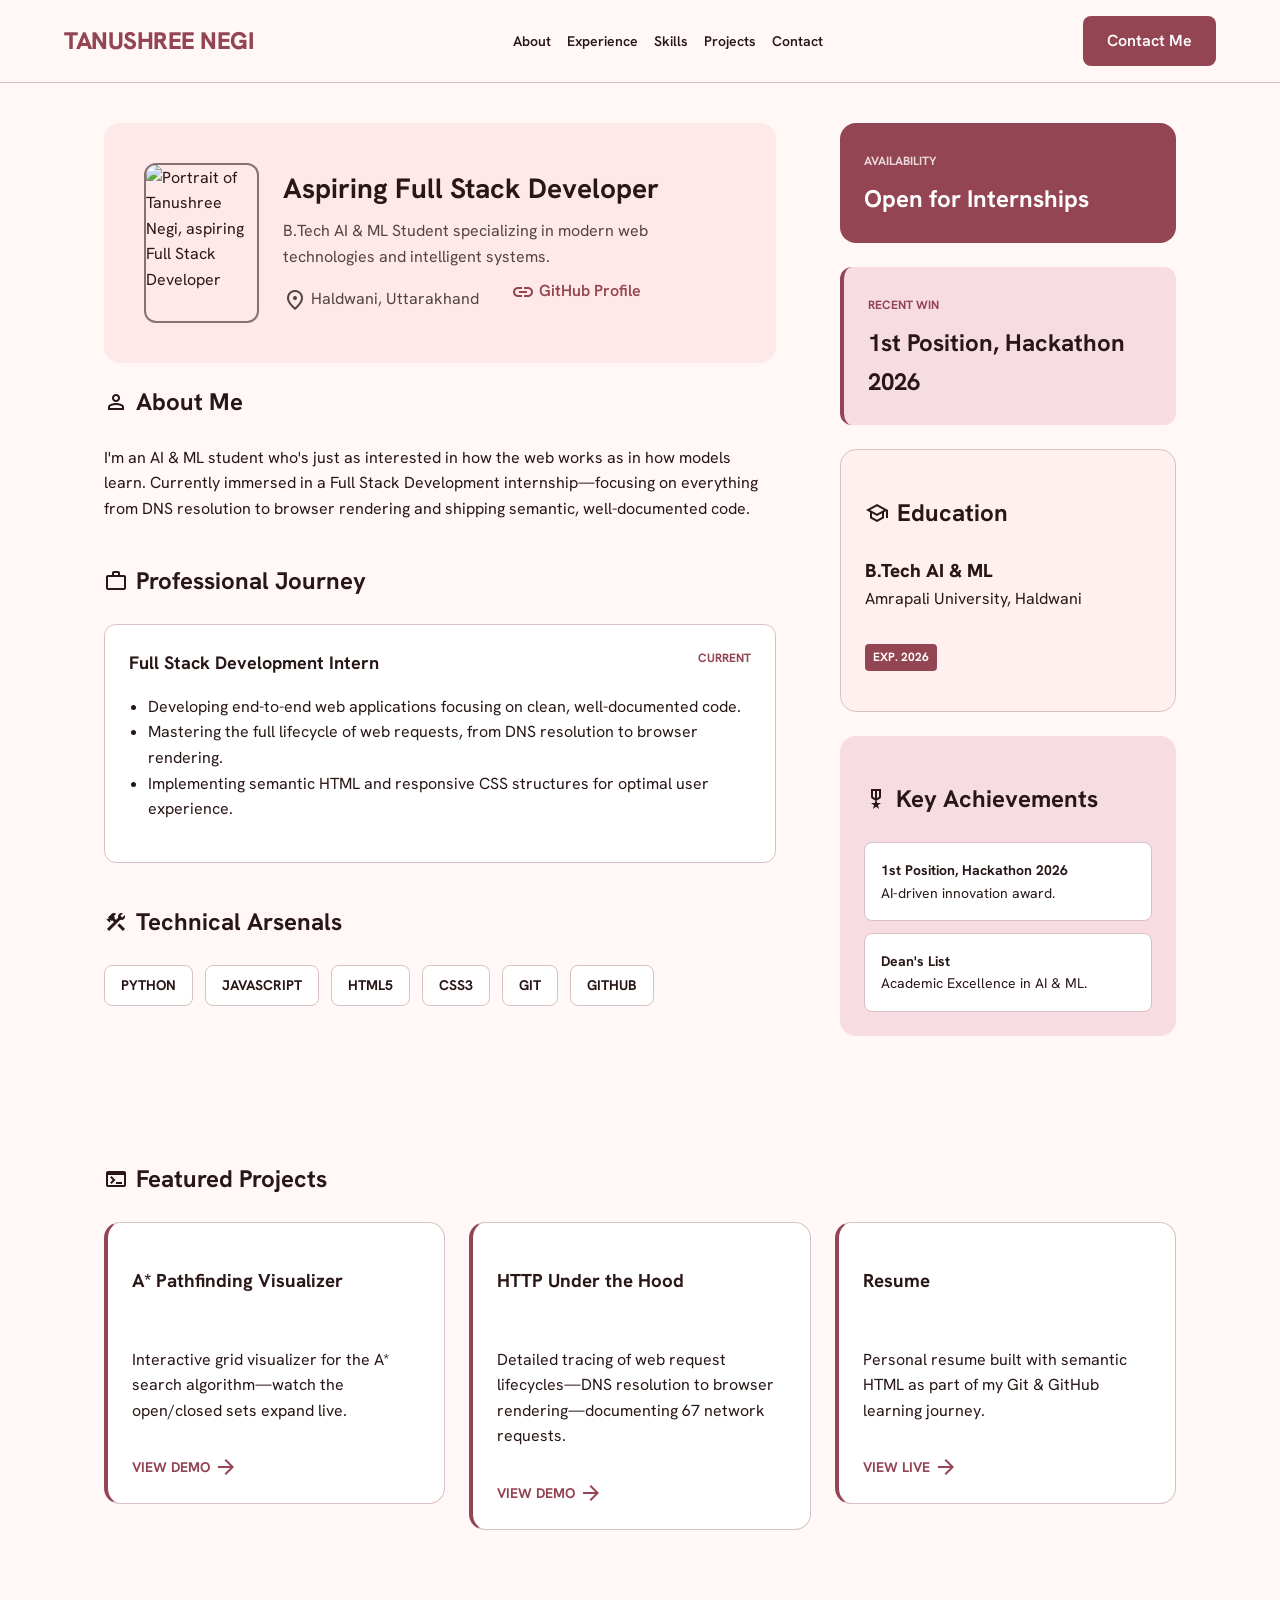
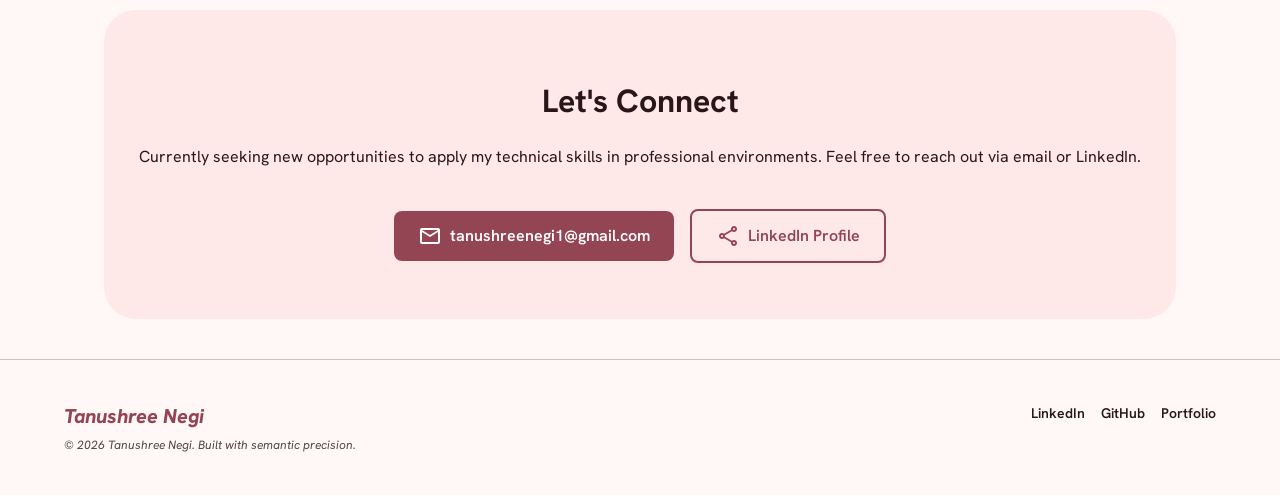
==== index.html @ b88ac2fb "Remove inline CSS, all styles in style.css" ====
<!DOCTYPE html>

<html lang="en"><head>
<meta charset="utf-8"/>
<meta content="width=device-width, initial-scale=1.0" name="viewport"/>
<title>Tanushree Negi | Portfolio</title>
<!-- Material Symbols -->
<link href="https://fonts.googleapis.com/css2?family=Material+Symbols+Outlined:wght,FILL@100..700,0..1&amp;display=swap" rel="stylesheet"/>
<!-- Google Fonts -->
<link href="https://fonts.googleapis.com/css2?family=Hanken+Grotesk:wght@400;500;600;700;800&amp;display=swap" rel="stylesheet"/>
    <link rel="stylesheet" href="style.css">
</head>
<body>
<header class="site-header">
<h1 class="logo">Tanushree Negi</h1>
<nav aria-label="Main Navigation">
<ul>
<li class=""><a class="" href="#about">About</a></li>
<li class=""><a class="" href="#experience">Experience</a></li>
<li class=""><a class="" href="#skills">Skills</a></li>
<li class=""><a class="" href="#projects">Projects</a></li>
<li class=""><a class="" href="#contact">Contact</a></li>
</ul>
</nav>
<a class="btn-primary" href="#contact">Contact Me</a>
</header>
<main>
<!-- Primary Content Area -->
<article class="content-primary">
<section aria-labelledby="hero-title" id="about">
<header class="hero">
<img alt="Portrait of Tanushree Negi, aspiring Full Stack Developer" class="profile-img" decoding="async" height="160" src="https://lh3.googleusercontent.com/aida-public/[base64]" width="160"/>
<article class="hero-content">
<h2 class="" id="hero-title">Aspiring Full Stack Developer</h2>
<p class="">B.Tech AI &amp; ML Student specializing in modern web technologies and intelligent systems.</p>
<address>
<p class=""><i class="material-symbols-outlined icon">location_on</i> Haldwani, Uttarakhand</p>
<a class="" href="https://github.com/TANUSHREENEGI-DEV" rel="noopener noreferrer" target="_blank"><i class="material-symbols-outlined icon">link</i> GitHub Profile</a>
</address>
</article>
</header>
<h2 class=""><i class="material-symbols-outlined icon">person</i> About Me</h2>
<p class="">I'm an AI &amp; ML student who's just as interested in how the web works as in how models learn. Currently immersed in a Full Stack Development internship—focusing on everything from DNS resolution to browser rendering and shipping semantic, well-documented code.</p>
</section>
<section class="section-spacing" id="experience">
<h2 class=""><i class="material-symbols-outlined icon">work</i> Professional Journey</h2>
<article class="experience-card">
<header class="experience-header">
<h3 class="">Full Stack Development Intern</h3>
<strong class="status-current">CURRENT</strong>
</header>
<ul>
<li class="">Developing end-to-end web applications focusing on clean, well-documented code.</li>
<li class="">Mastering the full lifecycle of web requests, from DNS resolution to browser rendering.</li>
<li class="">Implementing semantic HTML and responsive CSS structures for optimal user experience.</li>
</ul>
</article>
</section>
<section class="section-spacing" id="skills">
<h2 class=""><i class="material-symbols-outlined icon">construction</i> Technical Arsenals</h2>
<ul class="skills-list">
<li class="skill-item">PYTHON</li>
<li class="skill-item">JAVASCRIPT</li>
<li class="skill-item">HTML5</li>
<li class="skill-item">CSS3</li>
<li class="skill-item">GIT</li>
<li class="skill-item">GITHUB</li>
</ul>
</section>
</article>
<!-- Sidebar Column -->
<aside>
<section class="status-card">
<small class="badge status-badge-clear">Availability</small>
<h2 class="sidebar-title">Open for Internships</h2>
</section>
<section class="achievement-mini">
<small class="badge win-badge">Recent Win</small>
<h3 class="sidebar-title">1st Position, Hackathon 2026</h3>
</section>
<section class="education-card">
<h2 class=""><i class="material-symbols-outlined icon">school</i> Education</h2>
<h3 class="font-bold no-margin">B.Tech AI &amp; ML</h3>
<p class="no-margin">Amrapali University, Haldwani</p>
<p class=""><time class="badge exp-badge" datetime="2026">EXP. 2026</time></p>
</section>
<section class="achievement-group">
<h2 class=""><i class="material-symbols-outlined icon">military_tech</i> Key Achievements</h2>
<article class="achievement-item">
<h3 class="text-sm no-margin">1st Position, Hackathon 2026</h3>
<p class="text-sm no-margin">AI-driven innovation award.</p>
</article>
<article class="achievement-item">
<h3 class="text-sm no-margin">Dean's List</h3>
<p class="text-sm no-margin">Academic Excellence in AI &amp; ML.</p>
</article>
</section>
</aside>
<!-- Projects Section -->
<section class="section-spacing full-width" id="projects">
<h2 class=""><i class="material-symbols-outlined icon">terminal</i> Featured Projects</h2>
<ul class="projects-grid">
<li class="">
<article class="card project-card">
<h3 class="">A* Pathfinding Visualizer</h3>
<p class="">Interactive grid visualizer for the A* search algorithm—watch the open/closed sets expand live.</p>
<a class="project-link" href="https://tanushreenegi-dev.github.io/resume/projects/astar-pathfinding-visualizer/" rel="noopener noreferrer" target="_blank">
                        VIEW DEMO <i class="material-symbols-outlined icon">arrow_forward</i>
</a>
</article>
</li>
<li class="">
<article class="card project-card">
<h3 class="">HTTP Under the Hood</h3>
<p class="">Detailed tracing of web request lifecycles—DNS resolution to browser rendering—documenting 67 network requests.</p>
<a class="project-link" href="https://tanushreenegi-dev.github.io/resume/projects/http-under-the-hood/" rel="noopener noreferrer" target="_blank">
                        VIEW DEMO <i class="material-symbols-outlined icon">arrow_forward</i>
</a>
</article>
</li>
<li class="">
<article class="card project-card">
<h3 class="">Resume</h3>
<p class="">Personal resume built with semantic HTML as part of my Git &amp; GitHub learning journey.</p>
<a class="project-link" href="https://tanushreenegi-dev.github.io/resume/" rel="noopener noreferrer" target="_blank">
                        VIEW LIVE <i class="material-symbols-outlined icon">arrow_forward</i>
</a>
</article>
</li>
</ul>
</section>
<!-- Contact Section -->
<section class="contact-section full-width" id="contact">
<h2 class="">Let's Connect</h2>
<p class="">Currently seeking new opportunities to apply my technical skills in professional environments. Feel free to reach out via email or LinkedIn.</p>
<ul class="contact-links">
<li class="">
<a class="btn-primary" href="mailto:tanushreenegi1@gmail.com">
<i class="material-symbols-outlined icon">mail</i> tanushreenegi1@gmail.com
                </a>
</li>
<li class="">
<a class="btn-outline" href="https://linkedin.com/in/tanushree-negi-36230741a" rel="noopener noreferrer" target="_blank">
<i class="material-symbols-outlined icon">share</i> LinkedIn Profile
                </a>
</li>
</ul>
</section>
</main>
<footer class="site-footer">
<address class="footer-address">
<h2 class="footer-logo">Tanushree Negi</h2>
<p class="footer-copyright">© <time datetime="2026">2026</time> Tanushree Negi. Built with semantic precision.</p>
</address>
<nav aria-label="Footer Navigation">
<ul>
<li class=""><a class="" href="https://linkedin.com/in/tanushree-negi-36230741a" rel="noopener noreferrer" target="_blank">LinkedIn</a></li>
<li class=""><a class="" href="https://github.com/TANUSHREENEGI-DEV" rel="noopener noreferrer" target="_blank">GitHub</a></li>
<li class=""><a class="" href="https://tanushreenegi-dev.github.io/resume/">Portfolio</a></li>
</ul>
</nav>
</footer>
</body></html>
---- style.css ----
:root {
            /* Colors from Executive Minimalist Design System */
            --primary: #944554;
            --on-primary: #ffffff;
            --primary-container: #db7f8e;
            --on-primary-container: #5c1a29;
            --surface: #fff8f7;
            --on-surface: #291616;
            --surface-variant: #fedad9;
            --on-surface-variant: #534344;
            --surface-container-lowest: #ffffff;
            --surface-container-low: #fff0ef;
            --surface-container: #ffe9e8;
            --surface-container-high: #ffe1e0;
            --outline: #867274;
            --outline-variant: #d9c1c3;
            --secondary-container: #f7dce3;
            --on-secondary-container: #735f65;

            /* Spacing */
            --space-xs: 0.5rem;
            --space-sm: 1rem;
            --space-md: 1.5rem;
            --space-lg: 2.5rem;
            --space-xl: 4rem;
            --gutter: 24px;
            --margin-mobile: 16px;
            --margin-desktop: 64px;

            /* Border Radius */
            --radius-sm: 0.25rem;
            --radius-md: 0.5rem;
            --radius-lg: 0.75rem;
            --radius-xl: 1rem;
            --radius-full: 9999px;

            /* Typography */
            --font-family: 'Hanken Grotesk', sans-serif;
            --transition: all 0.2s cubic-bezier(0.4, 0, 0.2, 1);
        }

        * {
            box-sizing: border-box;
        }

        html {
            scroll-behavior: smooth;
        }

        body {
            margin: 0;
            padding: 0;
            font-family: var(--font-family);
            background-color: var(--surface);
            color: var(--on-surface);
            line-height: 1.6;
        }

        img {
            max-width: 100%;
            height: auto;
        }

        ul {
            padding-left: 1.2rem;
        }

        a {
            transition: var(--transition);
            color: inherit;
        }

        /* Reusable Utility Classes */
        .card {
            background: var(--surface-container-lowest);
            border: 1px solid var(--outline-variant);
            border-radius: var(--radius-xl);
            padding: var(--space-md);
            transition: var(--transition);
        }

        .card:hover {
            transform: translateY(-6px);
            box-shadow: 0 10px 20px rgba(148, 69, 84, 0.08);
        }

        .btn-primary {
            display: inline-flex;
            align-items: center;
            gap: var(--space-xs);
            background: var(--primary);
            color: var(--on-primary);
            padding: 0.75rem 1.5rem;
            border-radius: var(--radius-md);
            text-decoration: none;
            font-weight: 600;
            transition: var(--transition);
            cursor: pointer;
            border: none;
        }

        .btn-primary:hover {
            filter: brightness(1.1);
            transform: scale(1.02);
            box-shadow: 0 4px 8px rgba(0, 0, 0, 0.1);
        }

        .btn-outline {
            display: inline-flex;
            align-items: center;
            gap: var(--space-xs);
            border: 2px solid var(--primary);
            color: var(--primary);
            padding: 0.75rem 1.5rem;
            border-radius: var(--radius-md);
            text-decoration: none;
            font-weight: 600;
            transition: var(--transition);
            cursor: pointer;
        }

        .btn-outline:hover {
            background: var(--secondary-container);
            transform: scale(1.02);
        }

        .badge {
            font-size: 0.75rem;
            font-weight: 700;
            text-transform: uppercase;
            padding: 0.25rem 0.5rem;
            border-radius: var(--radius-sm);
            display: inline-block;
        }

        .icon {
            font-variation-settings: 'FILL' 0, 'wght' 400, 'GRAD' 0, 'opsz' 24;
            vertical-align: middle;
            font-style: normal;
        }

        /* Focus Styles */
        :focus-visible {
            outline: 2px solid var(--primary);
            outline-offset: 4px;
        }

        /* Updated Semantic Utility Classes */
        .section-spacing {
            margin-top: var(--space-lg);
        }

        .sidebar-title {
            margin: 0.5rem 0 0;
            font-size: 1.5rem;
        }

        .font-bold {
            font-weight: 800;
        }

        .text-sm {
            font-size: 0.875rem;
        }

        .no-margin {
            margin: 0;
        }

        .full-width {
            grid-column: 1 / -1;
        }

        /* Layout Structure */
        header.site-header {
            display: flex;
            flex-direction: column;
            gap: var(--space-md);
            padding: var(--space-md) var(--margin-mobile);
            position: sticky;
            top: 0;
            background: rgba(255, 248, 247, 0.95);
            backdrop-filter: blur(12px);
            z-index: 100;
            border-bottom: 1px solid var(--outline-variant);
        }

        .logo {
            font-size: 1.5rem;
            font-weight: 800;
            color: var(--primary);
            margin: 0;
            text-transform: uppercase;
            letter-spacing: -0.02em;
        }

        nav ul {
            list-style: none;
            margin: 0;
            padding: 0;
            display: flex;
            flex-wrap: wrap;
            gap: var(--space-sm);
        }

        nav a {
            text-decoration: none;
            color: var(--on-surface);
            font-weight: 600;
            font-size: 0.875rem;
        }

        nav a:hover {
            color: var(--primary);
        }

        main {
            display: grid;
            grid-template-columns: 1fr;
            gap: var(--space-lg);
            padding: var(--space-md) var(--margin-mobile);
            max-width: 1200px;
            margin: 0 auto;
        }

        /* Hero Section Refactor */
        .hero {
            background: var(--surface-container);
            padding: var(--space-md);
            border-radius: var(--radius-xl);
            display: flex;
            flex-direction: column;
            align-items: center;
            text-align: center;
            gap: var(--space-md);
        }

        .profile-img {
            width: 160px;
            height: 160px;
            border-radius: var(--radius-lg);
            object-fit: cover;
            border: 2px solid var(--outline);
        }

        .hero h2 {
            font-size: 1.75rem;
            margin: 0;
            color: var(--on-surface);
        }

        .hero p {
            color: var(--on-surface-variant);
            margin: 0.5rem 0;
        }

        .hero address {
            font-style: normal;
            display: flex;
            flex-direction: column;
            gap: 0.5rem;
        }

        .hero address a {
            color: var(--primary);
            text-decoration: none;
            font-weight: 600;
        }

        /* Section Headings */
        section h2 {
            display: flex;
            align-items: center;
            gap: 0.5rem;
            font-size: 1.5rem;
            margin-bottom: var(--space-md);
        }

        /* Skills */
        .skills-list {
            display: flex;
            flex-wrap: wrap;
            gap: 0.75rem;
            list-style: none;
            padding: 0;
        }

        .skill-item {
            background: var(--surface-container-lowest);
            border: 1px solid var(--outline-variant);
            padding: 0.5rem 1rem;
            border-radius: var(--radius-md);
            font-size: 0.875rem;
            font-weight: 700;
            color: var(--on-surface);
        }

        /* Experience Details */
        .experience-card {
            border: 1px solid var(--outline-variant);
            border-radius: var(--radius-lg);
            padding: var(--space-md);
            background: var(--surface-container-lowest);
        }

        .experience-header {
            display: flex;
            justify-content: space-between;
            align-items: flex-start;
            margin-bottom: 1rem;
        }

        .experience-header h3 {
            margin: 0;
            font-size: 1.125rem;
        }

        .status-current {
            color: var(--primary);
            font-weight: 700;
            font-size: 0.75rem;
        }

        /* Sidebar components */
        aside {
            display: flex;
            flex-direction: column;
            gap: var(--space-md);
        }

        .status-card {
            background: var(--primary);
            color: var(--on-primary);
            padding: var(--space-md);
            border-radius: var(--radius-xl);
        }

        .status-badge-clear {
            opacity: 0.8;
            padding: 0;
        }

        .achievement-mini {
            background: var(--secondary-container);
            color: var(--on-surface);
            border-left: 4px solid var(--primary);
            padding: var(--space-md);
            border-radius: var(--radius-lg);
        }

        .win-badge {
            color: var(--primary);
            padding: 0;
        }

        .education-card {
            background: var(--surface-container-low);
            padding: var(--space-md);
            border-radius: var(--radius-xl);
            border: 1px solid var(--outline-variant);
        }

        .exp-badge {
            background: var(--primary);
            color: var(--on-primary);
            margin-top: 1rem;
        }

        .achievement-group {
            background: var(--secondary-container);
            padding: var(--space-md);
            border-radius: var(--radius-xl);
        }

        .achievement-item {
            background: var(--surface-container-lowest);
            padding: var(--space-sm);
            margin-top: 0.75rem;
            border: 1px solid var(--outline-variant);
            border-radius: var(--radius-md);
        }

        /* Projects Grid */
        .projects-grid {
            display: grid;
            grid-template-columns: 1fr;
            gap: var(--space-md);
            list-style: none;
            padding: 0;
        }

        .project-card {
            display: flex;
            flex-direction: column;
            gap: 1rem;
            border-left: 4px solid var(--primary);
        }

        .project-link {
            margin-top: auto;
            color: var(--primary);
            font-weight: 700;
            text-decoration: none;
            display: flex;
            align-items: center;
            gap: 0.25rem;
            font-size: 0.875rem;
        }

        /* Contact Section */
        .contact-section {
            background: var(--surface-container);
            padding: var(--space-lg) var(--space-md);
            border-radius: 2rem;
            text-align: center;
        }

        .contact-section h2 {
            font-size: 2rem;
            margin-bottom: 1rem;
            display: block;
        }

        .contact-links {
            margin-top: var(--space-lg);
            display: flex;
            flex-direction: column;
            gap: 1rem;
            align-items: center;
            list-style: none;
            padding: 0;
        }

        /* Footer */
        footer.site-footer {
            padding: var(--space-lg) var(--margin-mobile);
            border-top: 1px solid var(--outline-variant);
            display: flex;
            flex-direction: column;
            gap: var(--space-md);
            text-align: center;
        }

        .footer-logo {
            font-size: 1.25rem;
            margin: 0;
            font-weight: 800;
            color: var(--primary);
        }

        .footer-copyright {
            font-size: 0.75rem;
            margin: 0.25rem 0 0;
            color: var(--on-surface-variant);
        }

        footer.site-footer nav ul {
            justify-content: center;
        }

        /* Media Queries */
        @media (min-width: 768px) {
            header.site-header {
                flex-direction: row;
                justify-content: space-between;
                align-items: center;
                padding: 1rem var(--margin-desktop);
            }

            main {
                grid-template-columns: 1.5fr 1fr;
                padding: var(--space-lg) var(--margin-desktop);
            }

            .hero {
                flex-direction: row;
                text-align: left;
                padding: var(--space-lg);
            }

            .hero address {
                flex-direction: row;
                gap: 2rem;
            }

            .projects-grid {
                grid-template-columns: repeat(2, 1fr);
            }

            .contact-links {
                flex-direction: row;
                justify-content: center;
            }

            footer.site-footer {
                flex-direction: row;
                justify-content: space-between;
                padding: var(--space-lg) var(--margin-desktop);
                text-align: left;
            }

            footer.site-footer nav ul {
                justify-content: flex-end;
            }
        }

        @media (min-width: 1024px) {
            main {
                grid-template-columns: 2fr 1fr;
                gap: var(--space-xl);
            }

            .projects-grid {
                grid-template-columns: repeat(3, 1fr);
            }
        }
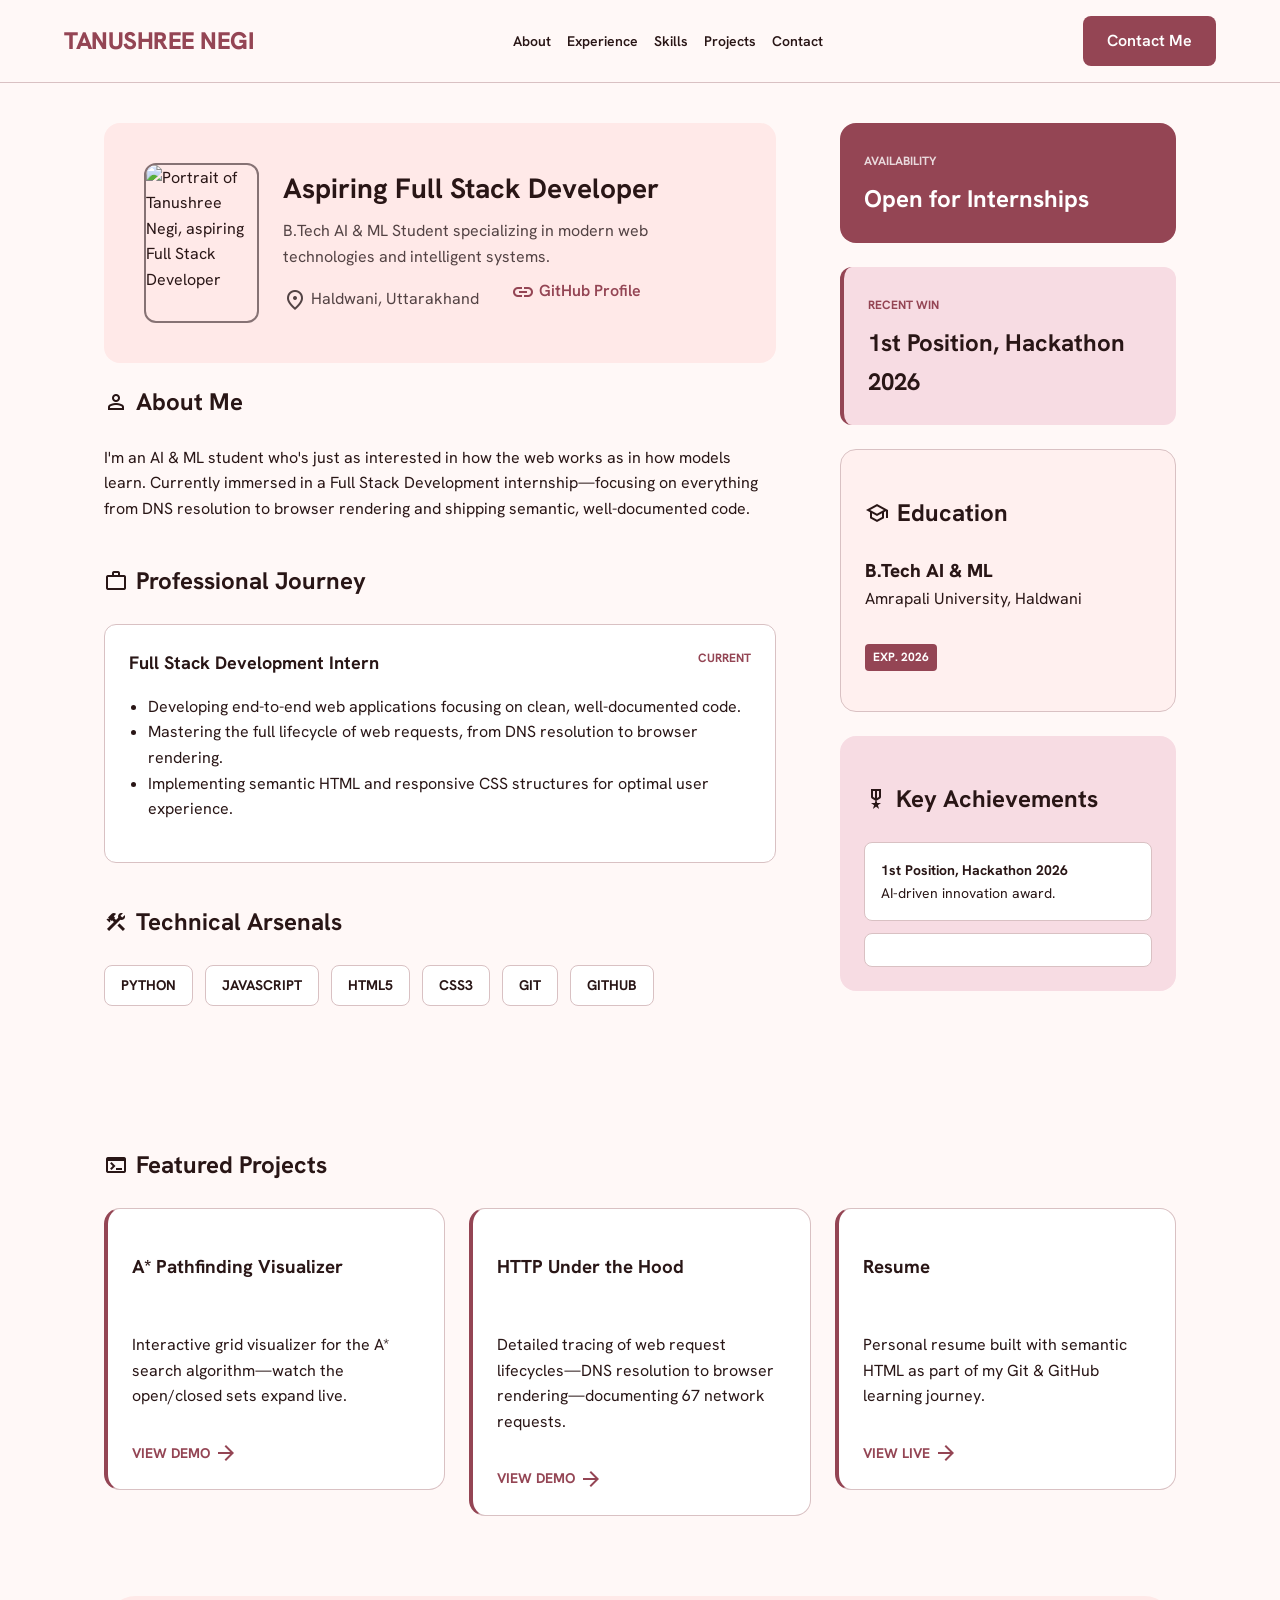
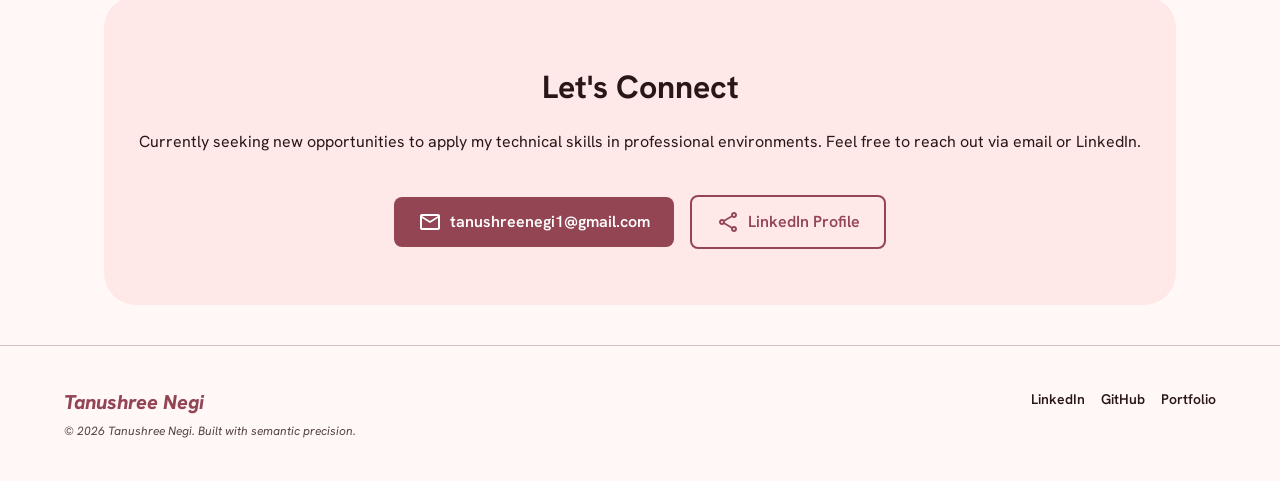
==== commit f5792a1f: "Remove Dean's List" ====
--- a/index.html
+++ b/index.html
@@ -91,8 +91,6 @@
 <p class="text-sm no-margin">AI-driven innovation award.</p>
 </article>
 <article class="achievement-item">
-<h3 class="text-sm no-margin">Dean's List</h3>
-<p class="text-sm no-margin">Academic Excellence in AI &amp; ML.</p>
 </article>
 </section>
 </aside>
@@ -160,4 +158,4 @@
 </ul>
 </nav>
 </footer>
-</body></html>+</body></html>
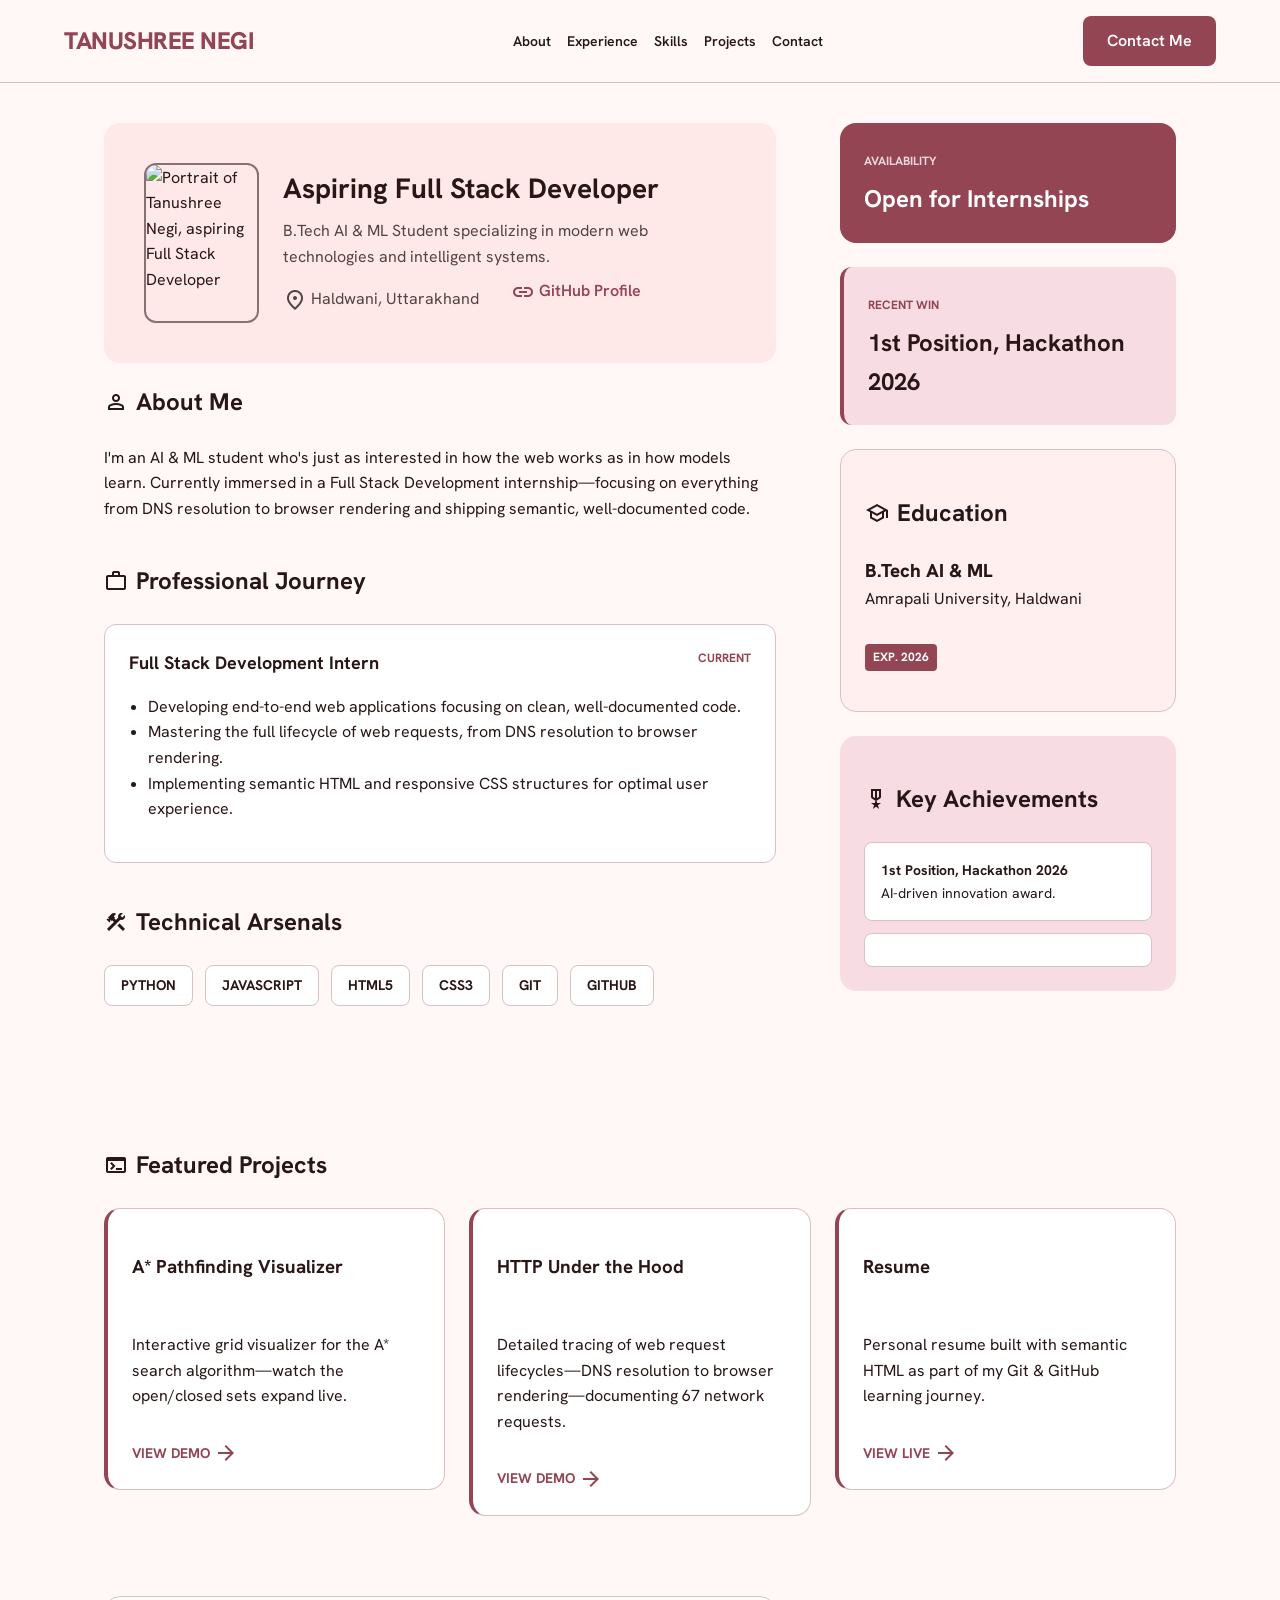
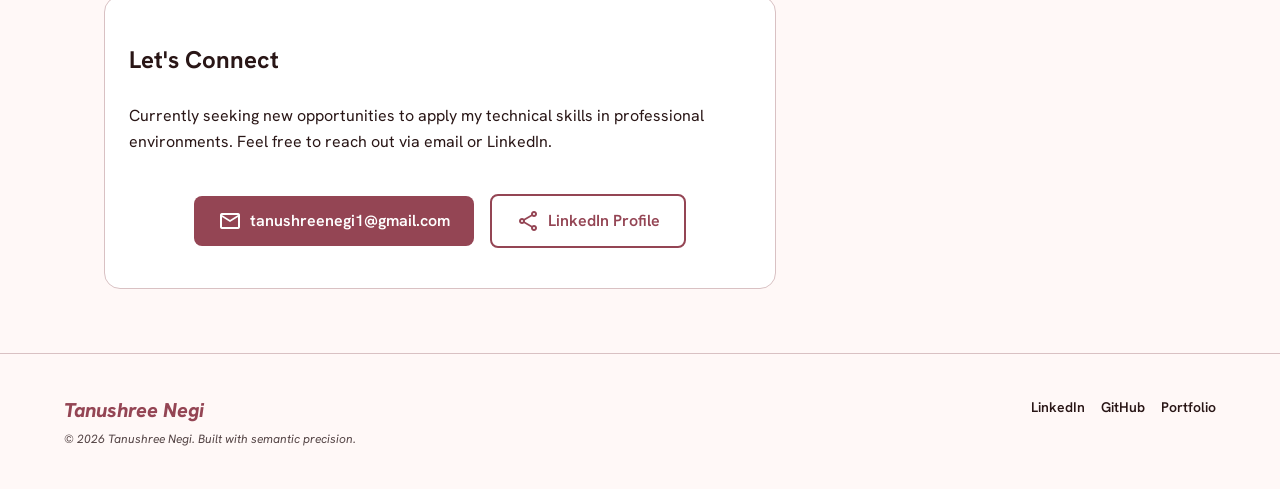
==== commit 5f8c7630: "Add Languages, Hobbies, Interests sections" ====
--- a/index.html
+++ b/index.html
@@ -127,7 +127,7 @@
 </li>
 </ul>
 </section>
-<!-- Contact Section -->
+<section class="resume-section id=languages><h2>Languages</h2><dl class=languages-list><dt>Hindi</dt><dd>Native</dd><dt>English</dt><dd>Fluent</dd><dt>Japanese</dt><dd>Basic</dd><dt>Spanish</dt><dd>Basic</dd></dl></section><section class=resume-section id=hobbies><h2>Hobbies</h2><ol class=hobbies-list><li><strong>Painting</strong> - Trained my eye for UI aesthetics and visual design thinking</li><li><strong>Sudoku and Logic Puzzles</strong> - Sharpens problem-solving and algorithmic thinking</li><li><strong>Astronomy</strong> - Fuels my curiosity for the unknown</li><li><strong>Reading</strong> - Keeps my documentation skills sharp</li></ol></section><section class=resume-section id=interests><h2>Interests</h2><ul class=interests-list><li>Artificial Intelligence and Machine Learning</li><li>Full Stack Web Development</li><li>Human-Computer Interaction</li><li>Open Source Contribution</li><li>Network and Web Architecture</li><li>UI/UX Design Thinking</li></ul></section><!-- Contact Section -->
 <section class="contact-section full-width" id="contact">
 <h2 class="">Let's Connect</h2>
 <p class="">Currently seeking new opportunities to apply my technical skills in professional environments. Feel free to reach out via email or LinkedIn.</p>
@@ -159,3 +159,4 @@
 </nav>
 </footer>
 </body></html>
+
--- a/style.css
+++ b/style.css
@@ -514,3 +514,4 @@
                 grid-template-columns: repeat(3, 1fr);
             }
         }
+dl.languages-list{display:grid;grid-template-columns:1fr 1fr;gap:0.4rem 0;margin-top:0.5rem}dl.languages-list dt{font-size:0.95rem;font-weight:700;border-bottom:1px solid var(--outline);padding:0.5rem 0}dl.languages-list dd{font-size:0.9rem;text-align:right;border-bottom:1px solid var(--outline);padding:0.5rem 0;margin:0}ol.hobbies-list{padding-left:1.2rem;margin-top:0.5rem}ol.hobbies-list li{font-size:0.95rem;margin-bottom:0.5rem;line-height:1.6}ul.interests-list{list-style:none;padding:0;display:flex;flex-wrap:wrap;gap:0.5rem;margin-top:0.5rem}ul.interests-list li{background:var(--primary-container);color:var(--on-primary);padding:0.3rem 0.9rem;border-radius:999px;font-size:0.85rem;font-weight:600}section.resume-section{padding:var(--space-md);background:var(--surface-container-lowest);border:1px solid var(--outline-variant);border-radius:var(--radius-xl);margin-bottom:var(--space-md)}
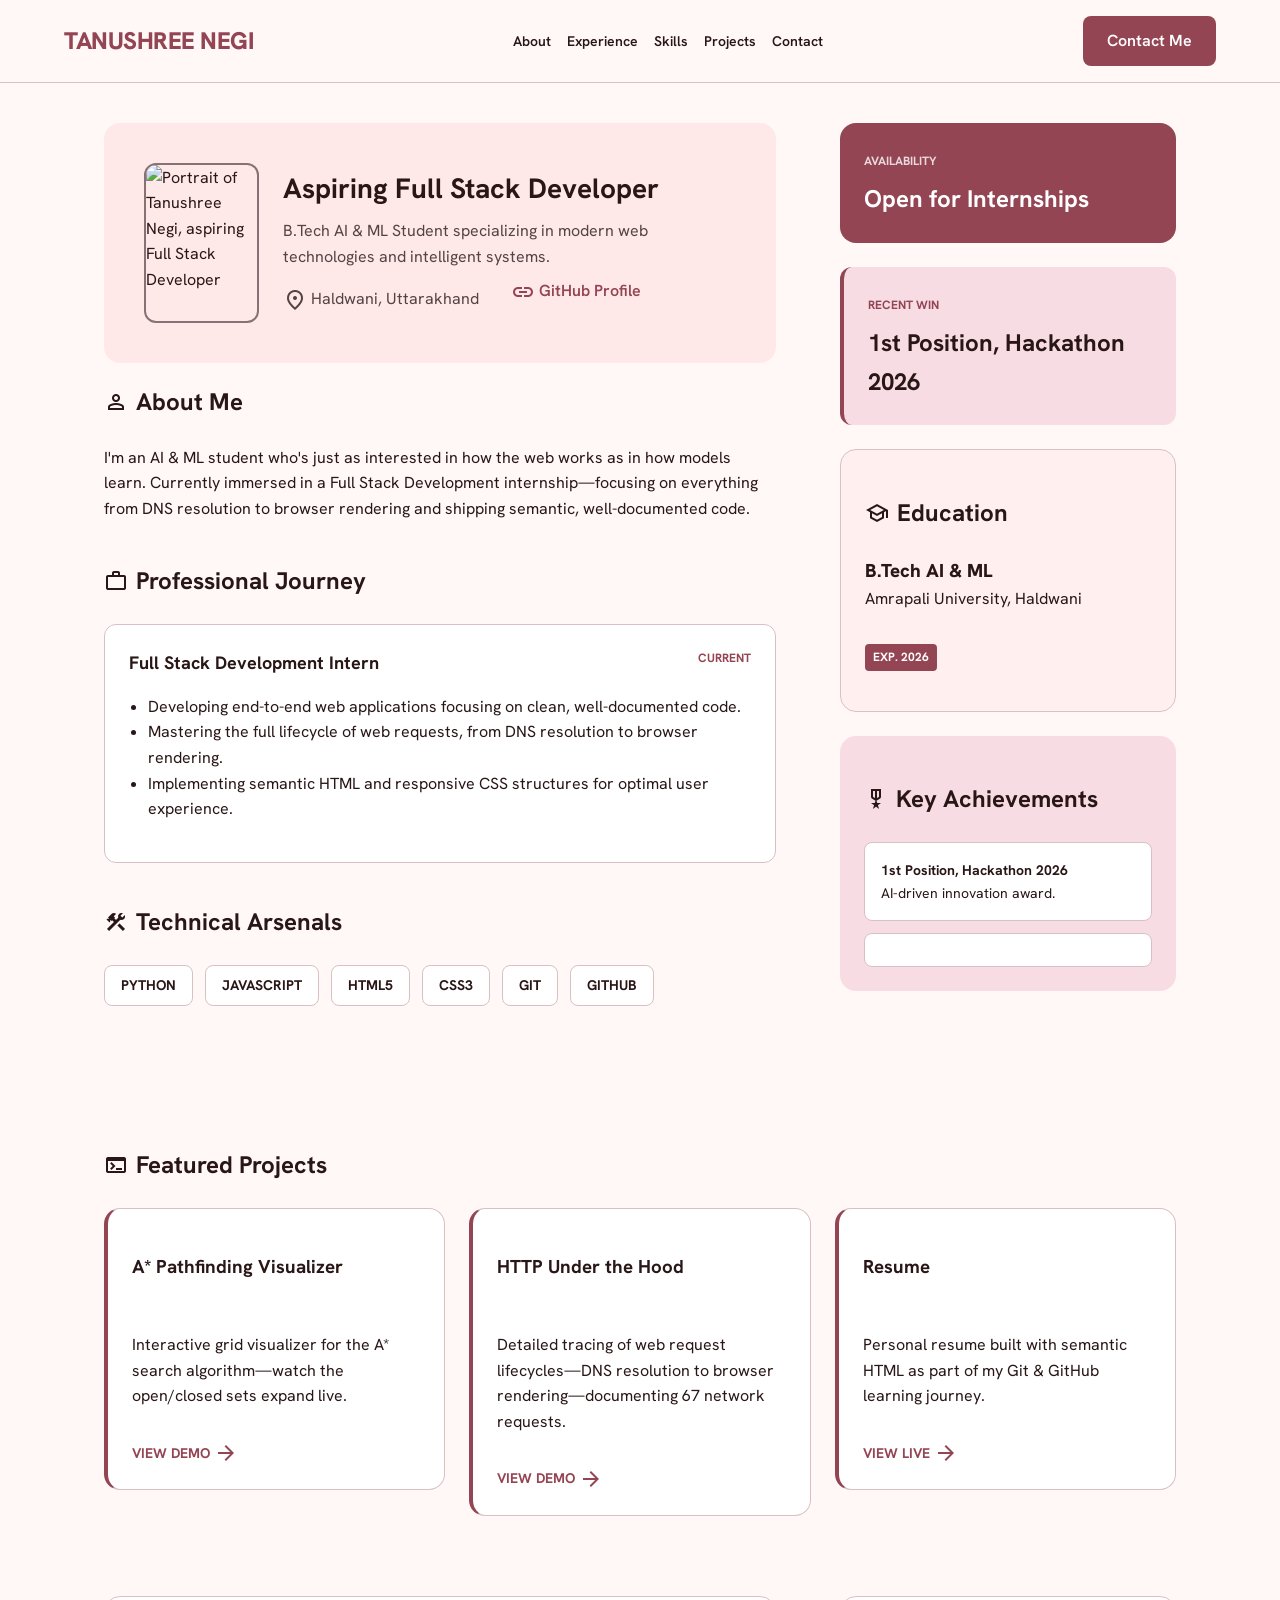
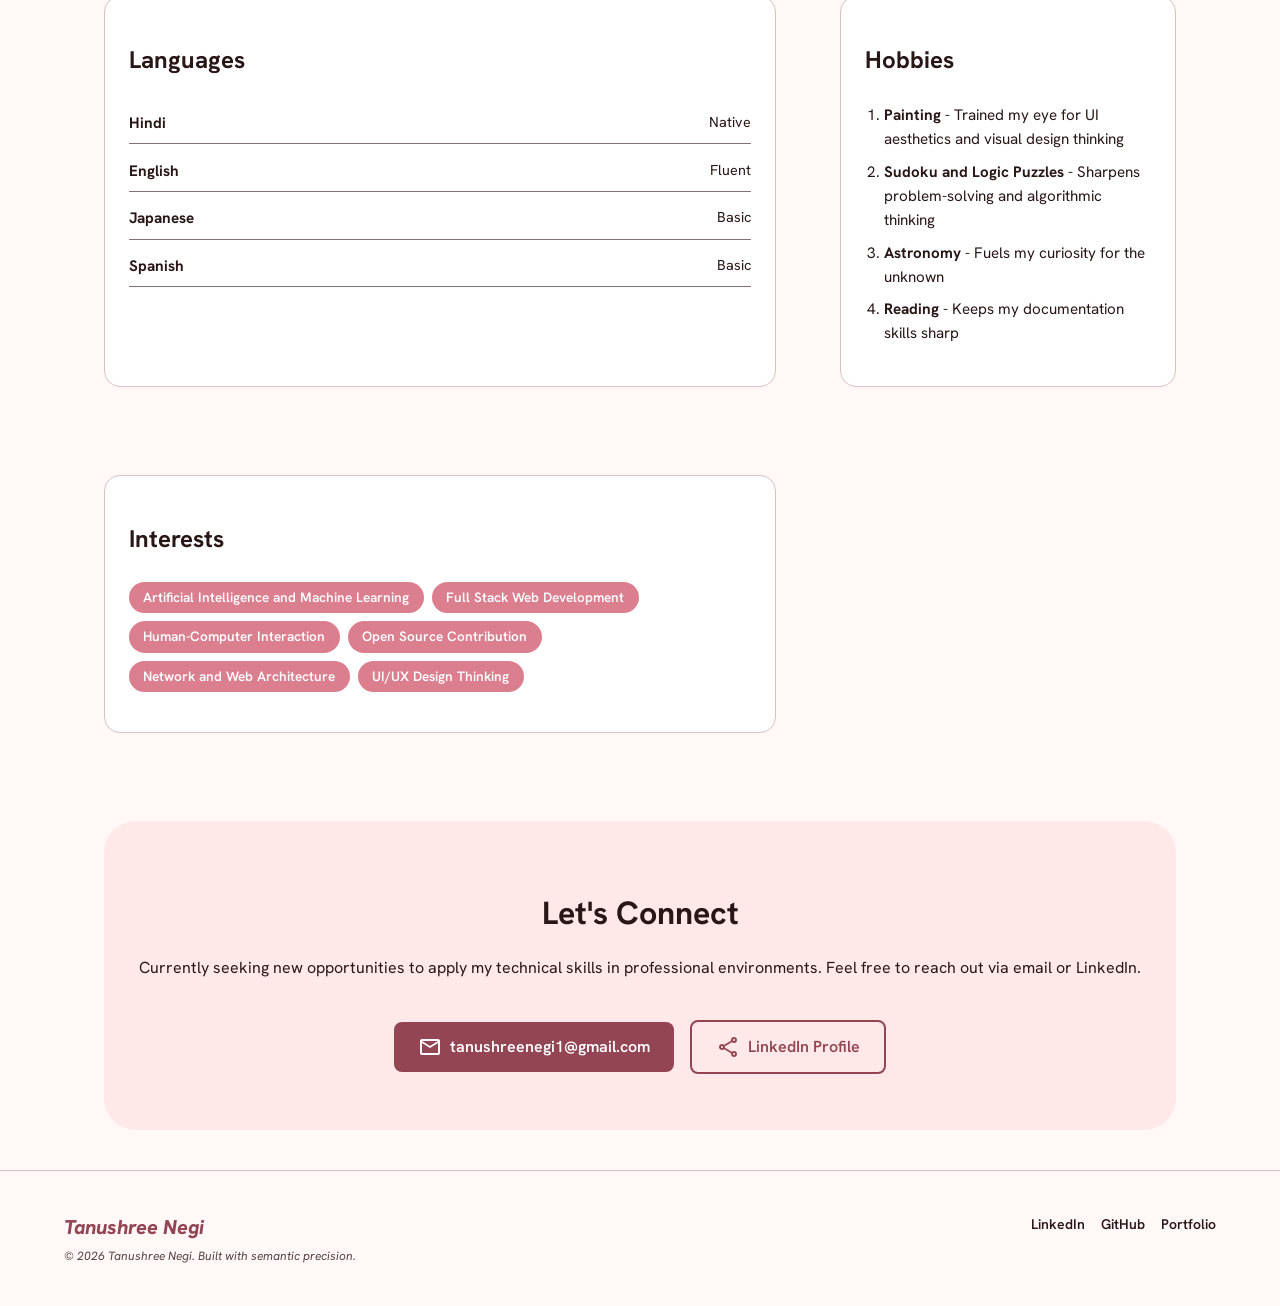
==== commit e8feff65: "Fix section grid layout" ====
--- a/index.html
+++ b/index.html
@@ -127,7 +127,7 @@
 </li>
 </ul>
 </section>
-<section class="resume-section id=languages><h2>Languages</h2><dl class=languages-list><dt>Hindi</dt><dd>Native</dd><dt>English</dt><dd>Fluent</dd><dt>Japanese</dt><dd>Basic</dd><dt>Spanish</dt><dd>Basic</dd></dl></section><section class=resume-section id=hobbies><h2>Hobbies</h2><ol class=hobbies-list><li><strong>Painting</strong> - Trained my eye for UI aesthetics and visual design thinking</li><li><strong>Sudoku and Logic Puzzles</strong> - Sharpens problem-solving and algorithmic thinking</li><li><strong>Astronomy</strong> - Fuels my curiosity for the unknown</li><li><strong>Reading</strong> - Keeps my documentation skills sharp</li></ol></section><section class=resume-section id=interests><h2>Interests</h2><ul class=interests-list><li>Artificial Intelligence and Machine Learning</li><li>Full Stack Web Development</li><li>Human-Computer Interaction</li><li>Open Source Contribution</li><li>Network and Web Architecture</li><li>UI/UX Design Thinking</li></ul></section><!-- Contact Section -->
+<section class=resume-section full-width id=languages><h2>Languages</h2><dl class=languages-list><dt>Hindi</dt><dd>Native</dd><dt>English</dt><dd>Fluent</dd><dt>Japanese</dt><dd>Basic</dd><dt>Spanish</dt><dd>Basic</dd></dl></section><section class=resume-section full-width id=hobbies><h2>Hobbies</h2><ol class=hobbies-list><li><strong>Painting</strong> - Trained my eye for UI aesthetics and visual design thinking</li><li><strong>Sudoku and Logic Puzzles</strong> - Sharpens problem-solving and algorithmic thinking</li><li><strong>Astronomy</strong> - Fuels my curiosity for the unknown</li><li><strong>Reading</strong> - Keeps my documentation skills sharp</li></ol></section><section class=resume-section full-width id=interests><h2>Interests</h2><ul class=interests-list><li>Artificial Intelligence and Machine Learning</li><li>Full Stack Web Development</li><li>Human-Computer Interaction</li><li>Open Source Contribution</li><li>Network and Web Architecture</li><li>UI/UX Design Thinking</li></ul></section><!-- Contact Section -->
 <section class="contact-section full-width" id="contact">
 <h2 class="">Let's Connect</h2>
 <p class="">Currently seeking new opportunities to apply my technical skills in professional environments. Feel free to reach out via email or LinkedIn.</p>
@@ -160,3 +160,4 @@
 </footer>
 </body></html>
 
+
--- a/style.css
+++ b/style.css
@@ -515,3 +515,4 @@
             }
         }
 dl.languages-list{display:grid;grid-template-columns:1fr 1fr;gap:0.4rem 0;margin-top:0.5rem}dl.languages-list dt{font-size:0.95rem;font-weight:700;border-bottom:1px solid var(--outline);padding:0.5rem 0}dl.languages-list dd{font-size:0.9rem;text-align:right;border-bottom:1px solid var(--outline);padding:0.5rem 0;margin:0}ol.hobbies-list{padding-left:1.2rem;margin-top:0.5rem}ol.hobbies-list li{font-size:0.95rem;margin-bottom:0.5rem;line-height:1.6}ul.interests-list{list-style:none;padding:0;display:flex;flex-wrap:wrap;gap:0.5rem;margin-top:0.5rem}ul.interests-list li{background:var(--primary-container);color:var(--on-primary);padding:0.3rem 0.9rem;border-radius:999px;font-size:0.85rem;font-weight:600}section.resume-section{padding:var(--space-md);background:var(--surface-container-lowest);border:1px solid var(--outline-variant);border-radius:var(--radius-xl);margin-bottom:var(--space-md)}
+section.resume-section{padding:var(--space-md);background:var(--surface-container-lowest);border:1px solid var(--outline-variant);border-radius:var(--radius-xl);margin-bottom:var(--space-md);display:block;width:100%}
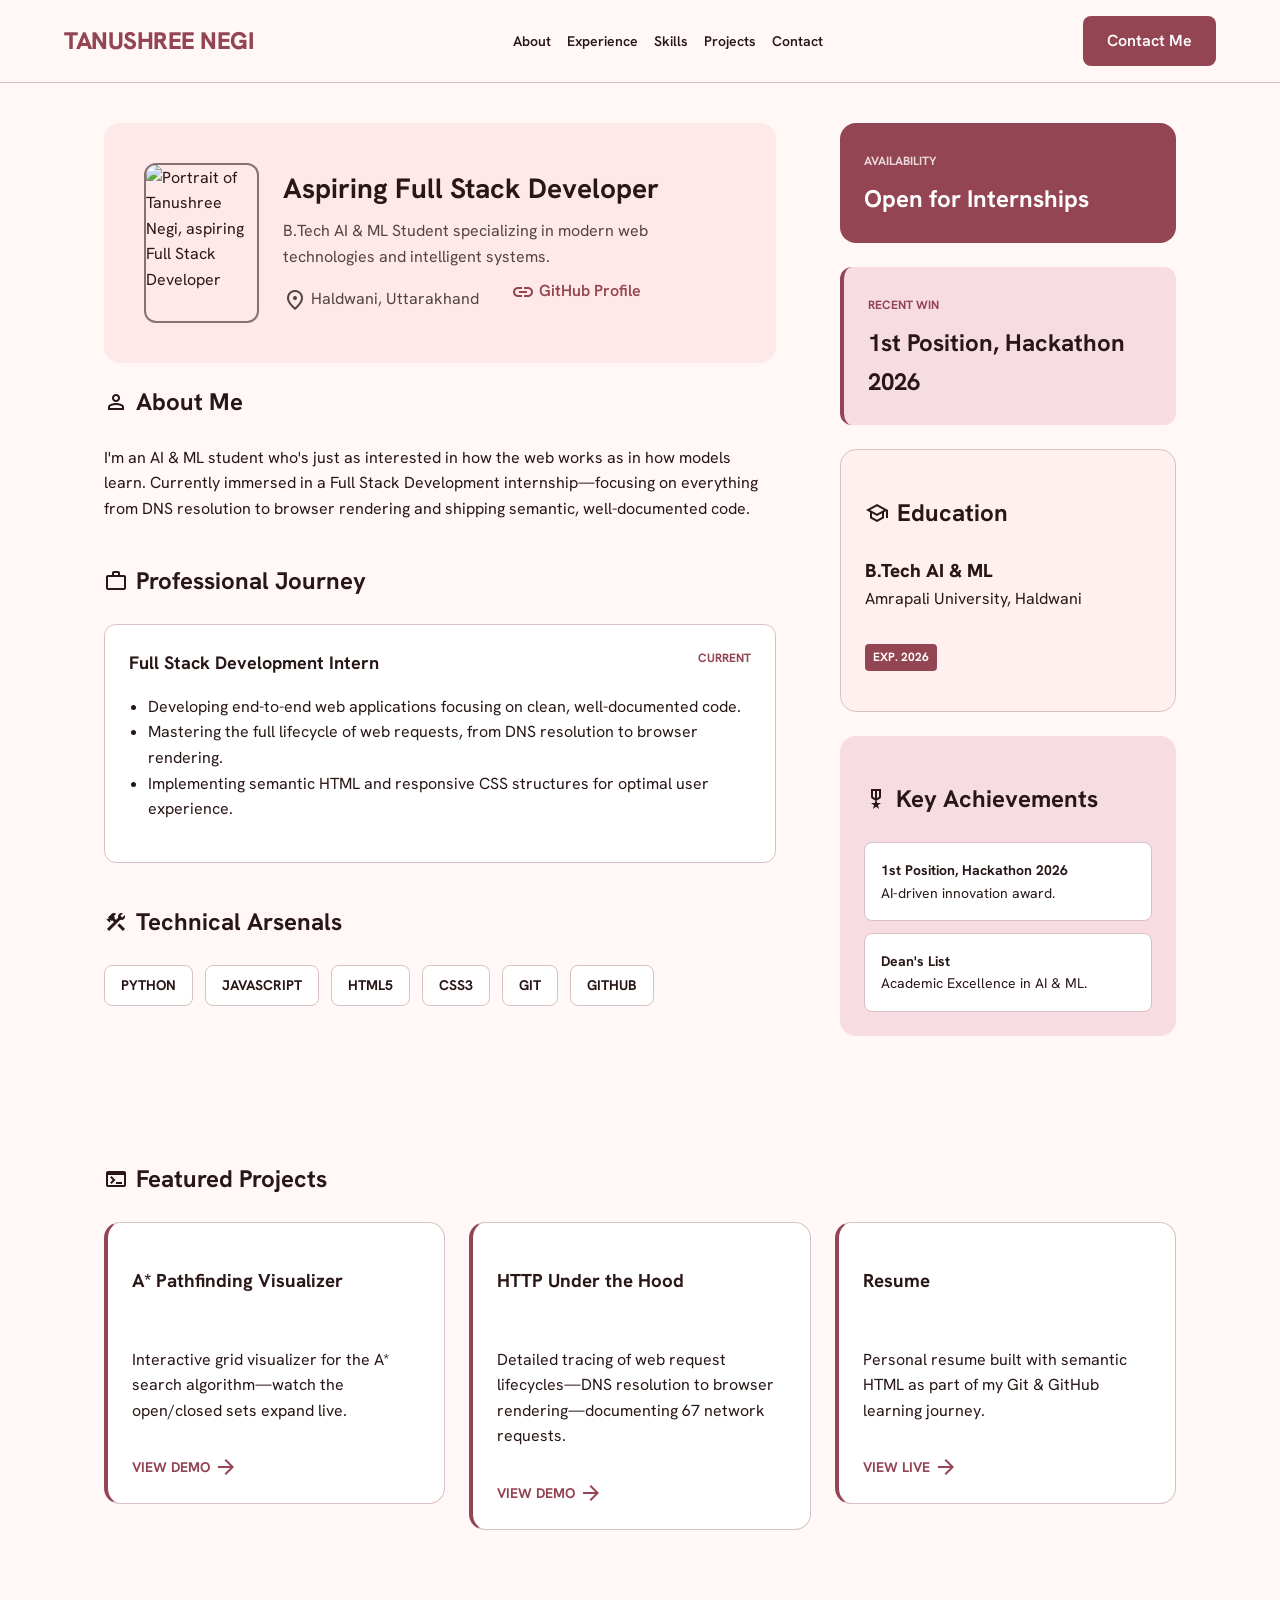
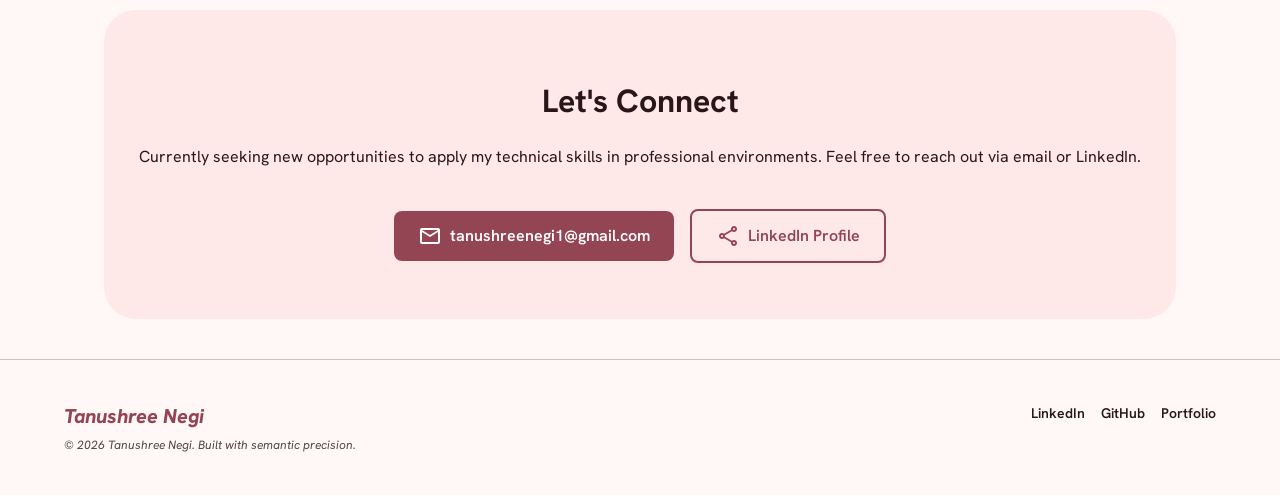
==== commit f9c66e60: "Fix section visibility with full-width class" ====
--- a/index.html
+++ b/index.html
@@ -91,6 +91,8 @@
 <p class="text-sm no-margin">AI-driven innovation award.</p>
 </article>
 <article class="achievement-item">
+<h3 class="text-sm no-margin">Dean's List</h3>
+<p class="text-sm no-margin">Academic Excellence in AI &amp; ML.</p>
 </article>
 </section>
 </aside>
@@ -127,7 +129,7 @@
 </li>
 </ul>
 </section>
-<section class=resume-section full-width id=languages><h2>Languages</h2><dl class=languages-list><dt>Hindi</dt><dd>Native</dd><dt>English</dt><dd>Fluent</dd><dt>Japanese</dt><dd>Basic</dd><dt>Spanish</dt><dd>Basic</dd></dl></section><section class=resume-section full-width id=hobbies><h2>Hobbies</h2><ol class=hobbies-list><li><strong>Painting</strong> - Trained my eye for UI aesthetics and visual design thinking</li><li><strong>Sudoku and Logic Puzzles</strong> - Sharpens problem-solving and algorithmic thinking</li><li><strong>Astronomy</strong> - Fuels my curiosity for the unknown</li><li><strong>Reading</strong> - Keeps my documentation skills sharp</li></ol></section><section class=resume-section full-width id=interests><h2>Interests</h2><ul class=interests-list><li>Artificial Intelligence and Machine Learning</li><li>Full Stack Web Development</li><li>Human-Computer Interaction</li><li>Open Source Contribution</li><li>Network and Web Architecture</li><li>UI/UX Design Thinking</li></ul></section><!-- Contact Section -->
+<!-- Contact Section -->
 <section class="contact-section full-width" id="contact">
 <h2 class="">Let's Connect</h2>
 <p class="">Currently seeking new opportunities to apply my technical skills in professional environments. Feel free to reach out via email or LinkedIn.</p>
@@ -158,6 +160,4 @@
 </ul>
 </nav>
 </footer>
-</body></html>
-
-
+</body></html>
--- a/style.css
+++ b/style.css
@@ -514,5 +514,3 @@
                 grid-template-columns: repeat(3, 1fr);
             }
         }
-dl.languages-list{display:grid;grid-template-columns:1fr 1fr;gap:0.4rem 0;margin-top:0.5rem}dl.languages-list dt{font-size:0.95rem;font-weight:700;border-bottom:1px solid var(--outline);padding:0.5rem 0}dl.languages-list dd{font-size:0.9rem;text-align:right;border-bottom:1px solid var(--outline);padding:0.5rem 0;margin:0}ol.hobbies-list{padding-left:1.2rem;margin-top:0.5rem}ol.hobbies-list li{font-size:0.95rem;margin-bottom:0.5rem;line-height:1.6}ul.interests-list{list-style:none;padding:0;display:flex;flex-wrap:wrap;gap:0.5rem;margin-top:0.5rem}ul.interests-list li{background:var(--primary-container);color:var(--on-primary);padding:0.3rem 0.9rem;border-radius:999px;font-size:0.85rem;font-weight:600}section.resume-section{padding:var(--space-md);background:var(--surface-container-lowest);border:1px solid var(--outline-variant);border-radius:var(--radius-xl);margin-bottom:var(--space-md)}
-section.resume-section{padding:var(--space-md);background:var(--surface-container-lowest);border:1px solid var(--outline-variant);border-radius:var(--radius-xl);margin-bottom:var(--space-md);display:block;width:100%}
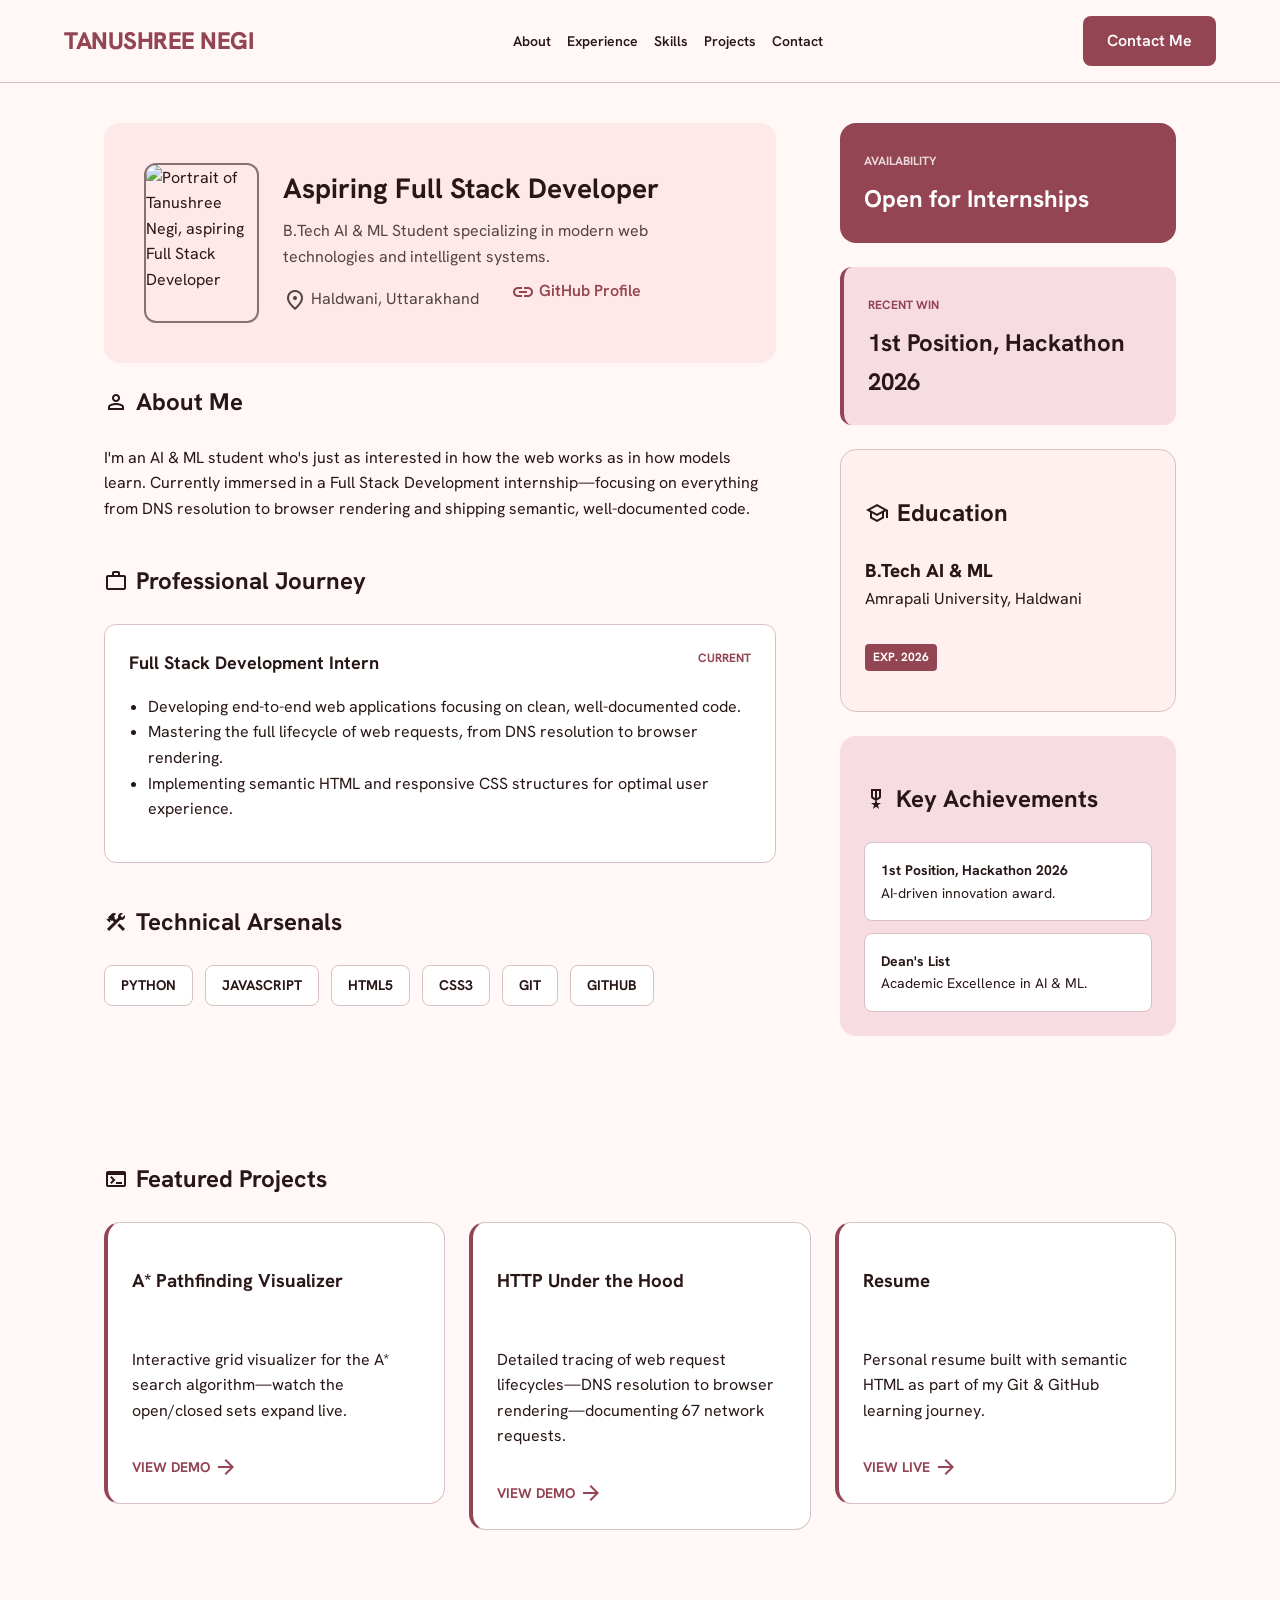
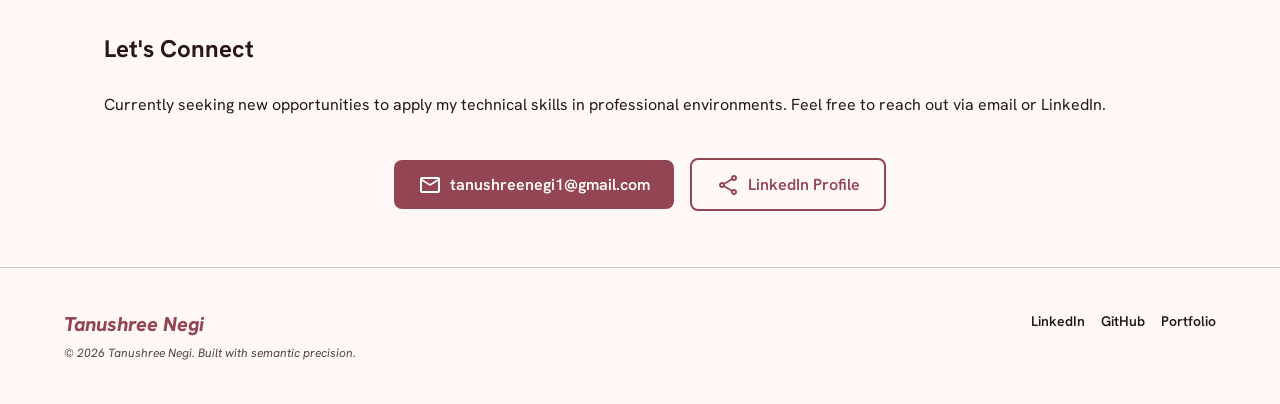
==== commit 529cfb2d: "Add new sections" ====
--- a/index.html
+++ b/index.html
@@ -129,7 +129,7 @@
 </li>
 </ul>
 </section>
-<!-- Contact Section -->
+<section class="resume-section full-width id=languages><h2>Languages</h2><dl class=languages-list><dt>Hindi</dt><dd>Native</dd><dt>English</dt><dd>Fluent</dd><dt>Japanese</dt><dd>Basic</dd><dt>Spanish</dt><dd>Basic</dd></dl></section><section class=resume-section full-width id=hobbies><h2>Hobbies</h2><ol class=hobbies-list><li><strong>Painting</strong> - Trained my eye for UI aesthetics</li><li><strong>Sudoku and Logic Puzzles</strong> - Sharpens problem-solving and algorithmic thinking</li><li><strong>Astronomy</strong> - Fuels my curiosity for the unknown</li><li><strong>Reading</strong> - Keeps my documentation skills sharp</li></ol></section><section class=resume-section full-width id=interests><h2>Interests</h2><ul class=interests-list><li>Artificial Intelligence and Machine Learning</li><li>Full Stack Web Development</li><li>Human-Computer Interaction</li><li>Open Source Contribution</li><li>Network and Web Architecture</li><li>UI/UX Design Thinking</li></ul></section><!-- Contact Section -->
 <section class="contact-section full-width" id="contact">
 <h2 class="">Let's Connect</h2>
 <p class="">Currently seeking new opportunities to apply my technical skills in professional environments. Feel free to reach out via email or LinkedIn.</p>
@@ -160,4 +160,4 @@
 </ul>
 </nav>
 </footer>
-</body></html>+</body></html>
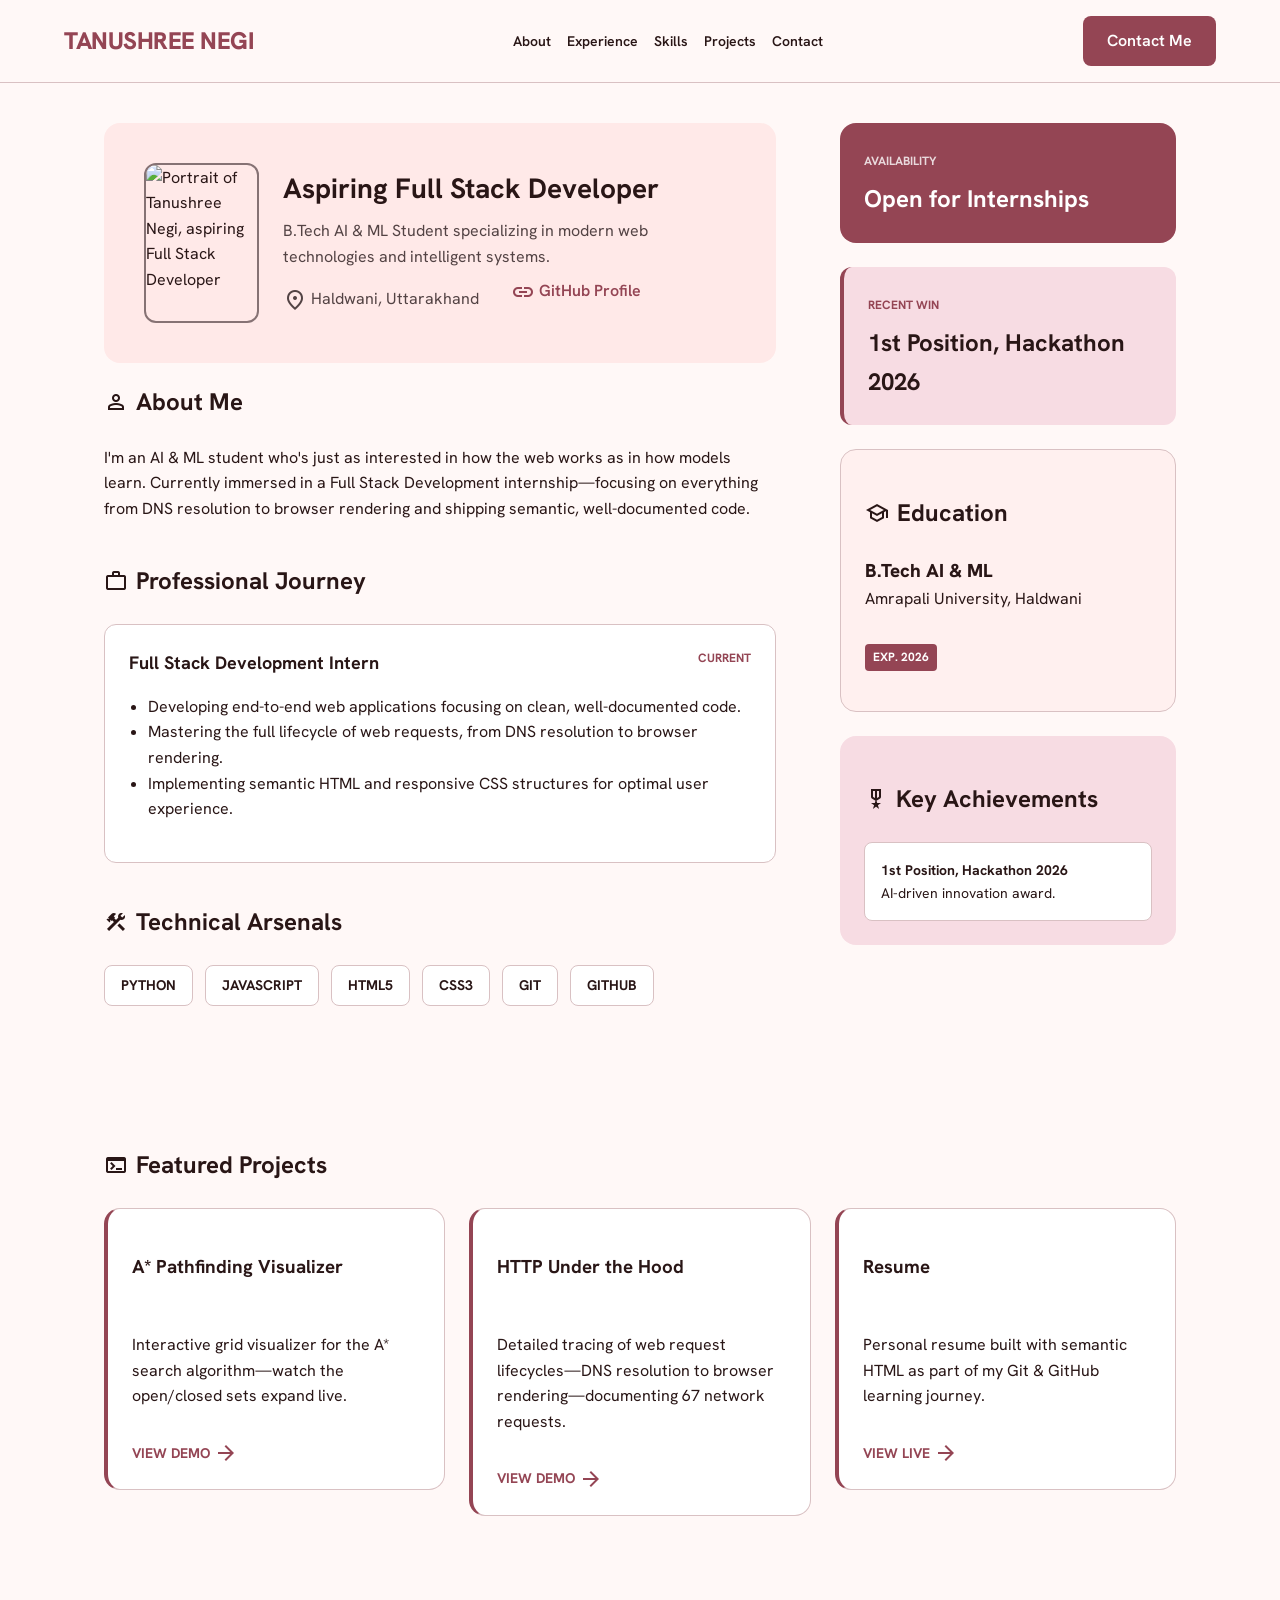
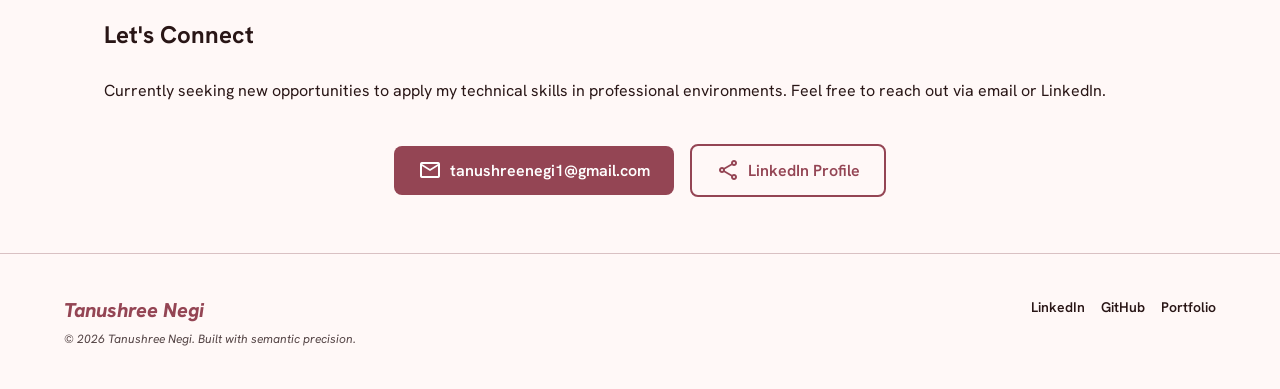
==== commit 641c472e: "Remove Dean's List achievement" ====
--- a/index.html
+++ b/index.html
@@ -90,10 +90,7 @@
 <h3 class="text-sm no-margin">1st Position, Hackathon 2026</h3>
 <p class="text-sm no-margin">AI-driven innovation award.</p>
 </article>
-<article class="achievement-item">
-<h3 class="text-sm no-margin">Dean's List</h3>
-<p class="text-sm no-margin">Academic Excellence in AI &amp; ML.</p>
-</article>
+
 </section>
 </aside>
 <!-- Projects Section -->
@@ -104,7 +101,7 @@
 <article class="card project-card">
 <h3 class="">A* Pathfinding Visualizer</h3>
 <p class="">Interactive grid visualizer for the A* search algorithm—watch the open/closed sets expand live.</p>
-<a class="project-link" href="https://tanushreenegi-dev.github.io/resume/projects/astar-pathfinding-visualizer/" rel="noopener noreferrer" target="_blank">
+<a class="project-link" href="https://tanushreenegi-dev.github.io/astar-pathfinding-visualizer/" rel="noopener noreferrer" target="_blank">
                         VIEW DEMO <i class="material-symbols-outlined icon">arrow_forward</i>
 </a>
 </article>
@@ -113,7 +110,7 @@
 <article class="card project-card">
 <h3 class="">HTTP Under the Hood</h3>
 <p class="">Detailed tracing of web request lifecycles—DNS resolution to browser rendering—documenting 67 network requests.</p>
-<a class="project-link" href="https://tanushreenegi-dev.github.io/resume/projects/http-under-the-hood/" rel="noopener noreferrer" target="_blank">
+<a class="project-link" href="https://tanushreenegi-dev.github.io/http-under-the-hood/" rel="noopener noreferrer" target="_blank">
                         VIEW DEMO <i class="material-symbols-outlined icon">arrow_forward</i>
 </a>
 </article>
@@ -161,3 +158,4 @@
 </nav>
 </footer>
 </body></html>
+
